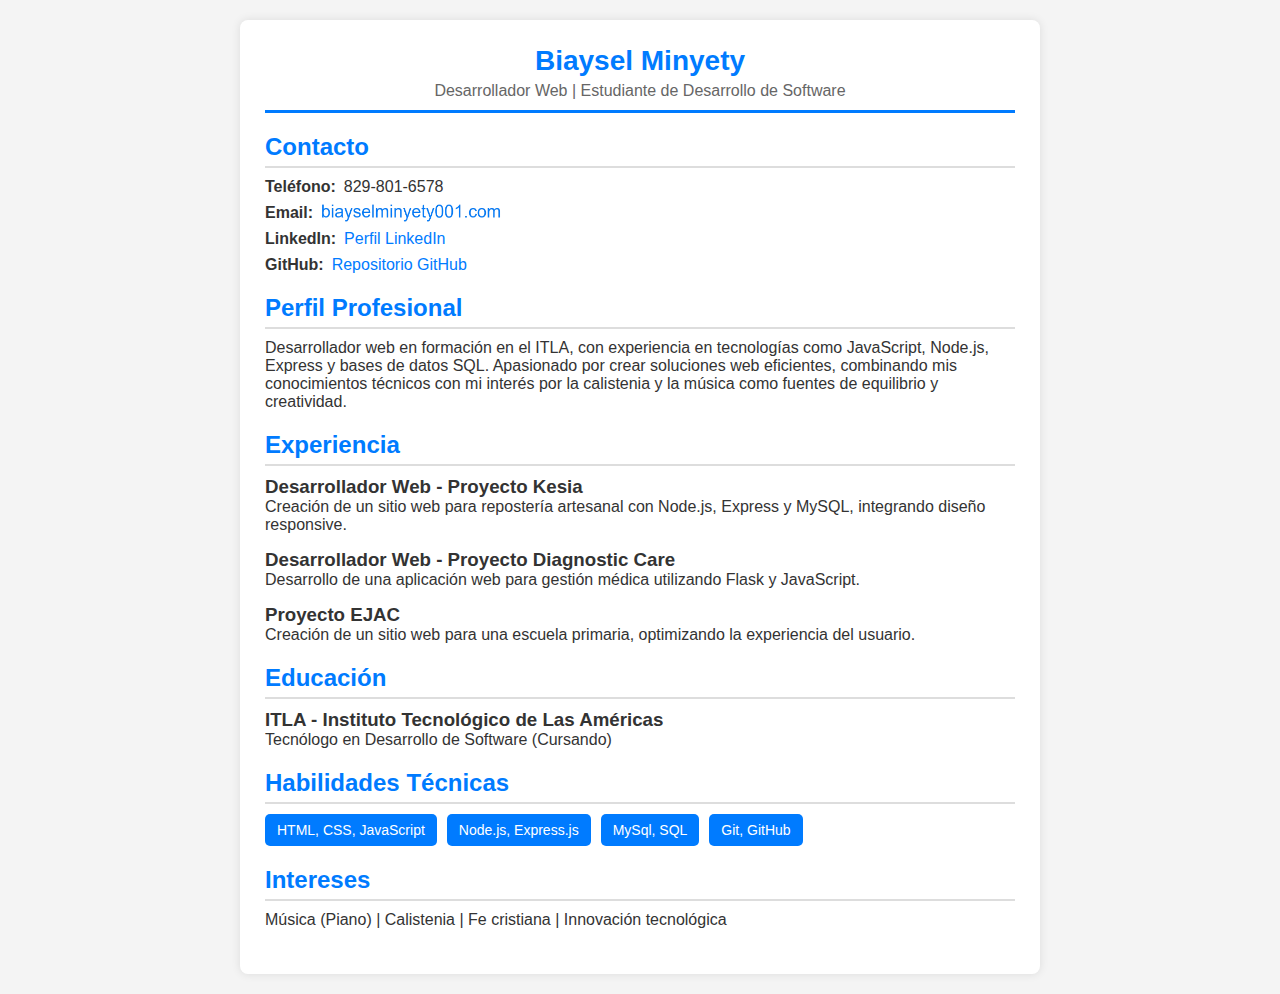
==== document/curriculumVitae.html @ 56dc5b16 "agregando nuevo proyecto y que funcione el formuario" ====
<!DOCTYPE html>
<html lang="es">
<head>
    <meta charset="UTF-8">
    <meta name="viewport" content="width=device-width, initial-scale=1.0">
    <title>Currículum Vitae - Biaysel Minyety</title>
    <link rel="stylesheet" href="./css/style.css">
</head>
<body>
    <div class="container">
        <header>
            <h1>Biaysel Minyety</h1>
            <p class="subtitle">Desarrollador Web | Estudiante de Desarrollo de Software</p>
        </header>

        <section class="contacto">
            <h2>Contacto</h2>
            <ul>
                <li><strong>Teléfono:</strong> 829-801-6578</li>
                <li><strong>Email:</strong> <a href="mailto:biayselminyety001.com"><img src="../Images/imagen-correo.png" alt="imagen-correo" class="imagen-correo"></a></li>
                <li><strong>LinkedIn:</strong> <a href="https://www.linkedin.com/in/biaysel-minyety-21217a279/" target="_blank">Perfil LinkedIn</a></li>
                <li><strong>GitHub:</strong> <a href="https://github.com/Biaysel-MM/" target="_blank">Repositorio GitHub</a></li>
            </ul>
        </section>

        <section class="perfil">
            <h2>Perfil Profesional</h2>
            <p>Desarrollador web en formación en el ITLA, con experiencia en tecnologías como JavaScript, Node.js, Express y bases de datos SQL. Apasionado por crear soluciones web eficientes, combinando mis conocimientos técnicos con mi interés por la calistenia y la música como fuentes de equilibrio y creatividad.</p>
        </section>

        <section class="experiencia">
            <h2>Experiencia</h2>
            <div class="job">
                <h3>Desarrollador Web - Proyecto Kesia</h3>
                <p>Creación de un sitio web para repostería artesanal con Node.js, Express y MySQL, integrando diseño responsive.</p>
            </div>
            <div class="job">
                <h3>Desarrollador Web - Proyecto Diagnostic Care</h3>
                <p>Desarrollo de una aplicación web para gestión médica utilizando Flask y JavaScript.</p>
            </div>
            <div class="job">
                <h3>Proyecto EJAC</h3>
                <p>Creación de un sitio web para una escuela primaria, optimizando la experiencia del usuario.</p>
            </div>
        </section>

        <section class="educacion">
            <h2>Educación</h2>
            <h3>ITLA - Instituto Tecnológico de Las Américas</h3>
            <p>Tecnólogo en Desarrollo de Software (Cursando)</p>
        </section>

        <section class="habilidades">
            <h2>Habilidades Técnicas</h2>
            <ul class="skills">
                <li>HTML, CSS, JavaScript</li>
                <li>Node.js, Express.js</li>
                <li>MySql, SQL</li>
                <li>Git, GitHub</li>
            </ul>
        </section>

        <section class="intereses">
            <h2>Intereses</h2>
            <p>Música (Piano) | Calistenia | Fe cristiana | Innovación tecnológica</p>
        </section>
    </div>
</body>
</html>
---- document/css/style.css ----
/* Reset básico */
* {
    margin: 0;
    padding: 0;
    box-sizing: border-box;
    font-family: 'Arial', sans-serif;
}

/* Diseño del contenedor */
body {
    background-color: #f4f4f4;
    color: #333;
    padding: 20px;
}

.container {
    max-width: 800px;
    margin: auto;
    background: white;
    padding: 25px;
    box-shadow: 0 0 10px rgba(0, 0, 0, 0.1);
    border-radius: 8px;
}

/* Encabezado */
header {
    text-align: center;
    border-bottom: 3px solid #007BFF;
    padding-bottom: 10px;
    margin-bottom: 20px;
}

h1 {
    color: #007BFF;
    font-size: 28px;
    margin-bottom: 5px;
}

.subtitle {
    font-size: 16px;
    color: #666;
}

/* Secciones generales */
section {
    margin-bottom: 20px;
}

h2 {
    color: #007BFF;
    border-bottom: 2px solid #ddd;
    padding-bottom: 5px;
    margin-bottom: 10px;
}

/* Contacto */
.contacto ul {
    list-style: none;
    padding-left: 0;
}

.contacto ul li {
    margin-bottom: 8px;
    display: flex;
    align-items: center;
    gap: 8px; 
}

.contacto a {
    color: #007BFF;
    text-decoration: none;
    display: flex;
    align-items: center; 
}

.contacto a:hover {
    text-decoration: underline;
}

.imagen-correo {
    max-width: 180px;
    height: auto; 
}

/* Experiencia */
.job {
    margin-bottom: 15px;
}

.job h3 {
    color: #333;
}

/* Habilidades */
.skills {
    list-style-type: none;
    display: flex;
    flex-wrap: wrap;
    gap: 10px;
}

.skills li {
    background: #007BFF;
    color: white;
    padding: 8px 12px;
    border-radius: 5px;
    font-size: 14px;
}

/* Responsividad */
@media (max-width: 600px) {
    .container {
        width: 100%;
        padding: 15px;
    }

    .skills {
        flex-direction: column;
        align-items: center;
    }
}
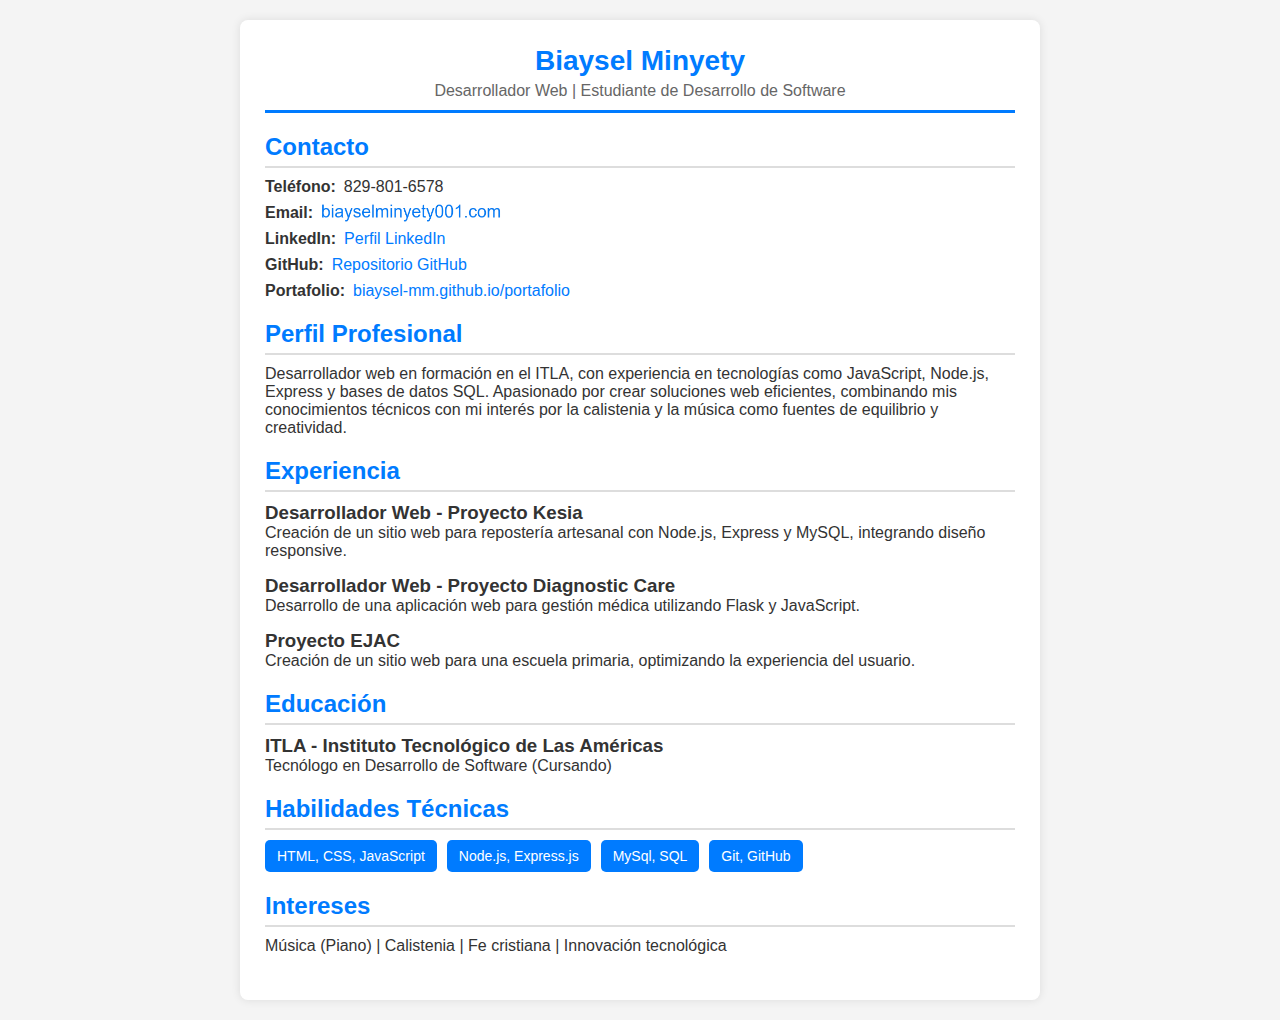
==== commit ebe85d6f: "corrigiendo cositas" ====
--- a/document/curriculumVitae.html
+++ b/document/curriculumVitae.html
@@ -20,6 +20,7 @@
                 <li><strong>Email:</strong> <a href="mailto:biayselminyety001.com"><img src="../Images/imagen-correo.png" alt="imagen-correo" class="imagen-correo"></a></li>
                 <li><strong>LinkedIn:</strong> <a href="https://www.linkedin.com/in/biaysel-minyety-21217a279/" target="_blank">Perfil LinkedIn</a></li>
                 <li><strong>GitHub:</strong> <a href="https://github.com/Biaysel-MM/" target="_blank">Repositorio GitHub</a></li>
+                <li><strong>Portafolio:</strong> <a href="https://biaysel-mm.github.io/portafolio/" target="_blank">biaysel-mm.github.io/portafolio</a></li>
             </ul>
         </section>
 
